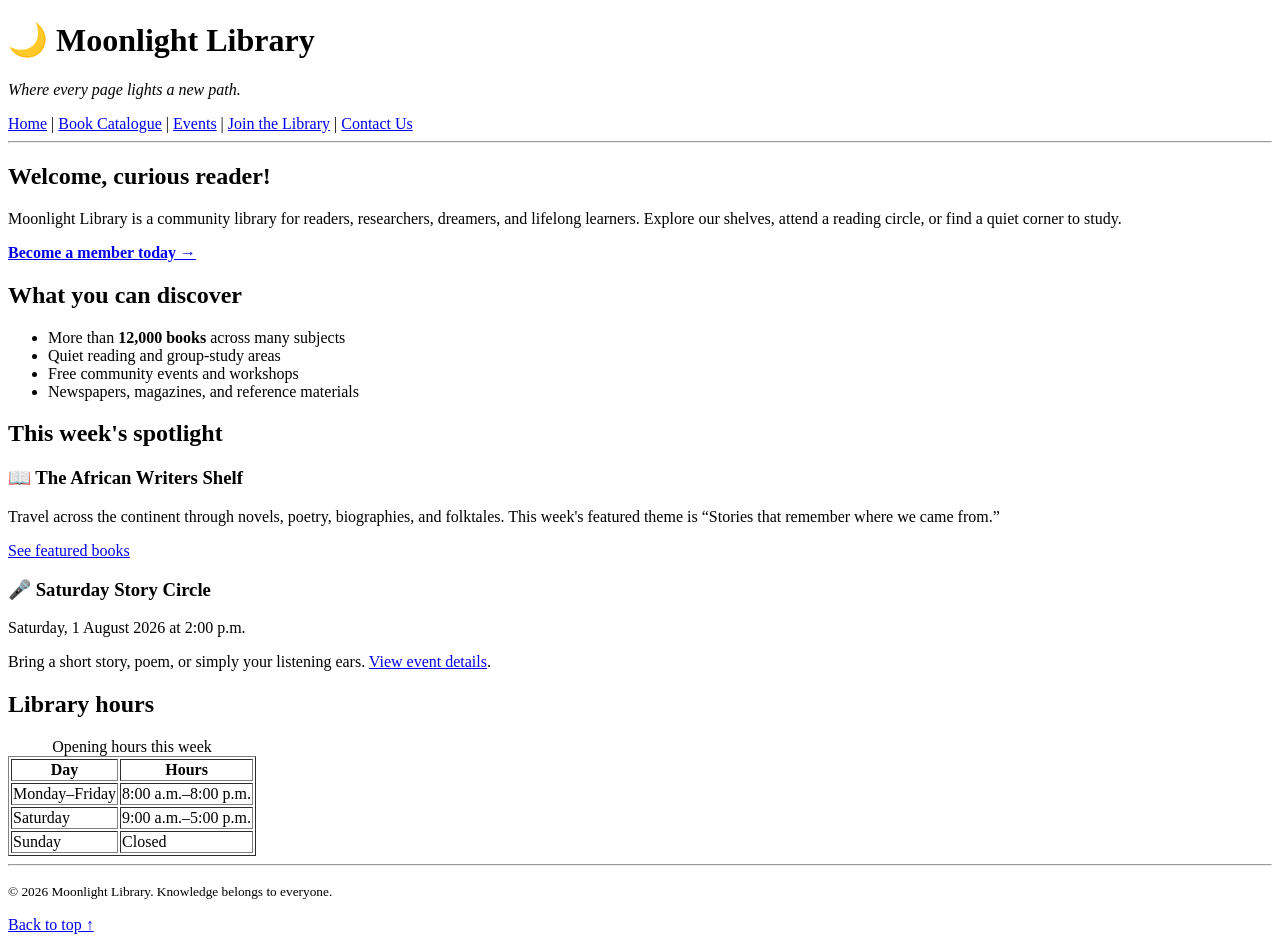
==== index.html @ 2dab4f02 "Create Moonlight Library HTML website" ====
<!DOCTYPE html>
<html lang="en">
<head>
  <meta charset="UTF-8">
  <meta name="viewport" content="width=device-width, initial-scale=1.0">
  <meta name="description" content="Moonlight Library: books, study spaces, events, and community learning.">
  <title>Moonlight Library | Home</title>
</head>
<body>
  <header id="top">
    <h1>🌙 Moonlight Library</h1>
    <p><em>Where every page lights a new path.</em></p>
    <nav aria-label="Main navigation">
      <a href="index.html" aria-current="page">Home</a> |
      <a href="catalogue.html">Book Catalogue</a> |
      <a href="events.html">Events</a> |
      <a href="membership.html">Join the Library</a> |
      <a href="contact.html">Contact Us</a>
    </nav>
    <hr>
  </header>

  <main>
    <section>
      <h2>Welcome, curious reader!</h2>
      <p>Moonlight Library is a community library for readers, researchers, dreamers, and lifelong learners. Explore our shelves, attend a reading circle, or find a quiet corner to study.</p>
      <p><a href="membership.html"><strong>Become a member today →</strong></a></p>
    </section>

    <section>
      <h2>What you can discover</h2>
      <ul>
        <li>More than <strong>12,000 books</strong> across many subjects</li>
        <li>Quiet reading and group-study areas</li>
        <li>Free community events and workshops</li>
        <li>Newspapers, magazines, and reference materials</li>
      </ul>
    </section>

    <section>
      <h2>This week's spotlight</h2>
      <article>
        <h3>📖 The African Writers Shelf</h3>
        <p>Travel across the continent through novels, poetry, biographies, and folktales. This week's featured theme is <q>Stories that remember where we came from.</q></p>
        <p><a href="catalogue.html#featured">See featured books</a></p>
      </article>
      <article>
        <h3>🎤 Saturday Story Circle</h3>
        <p><time datetime="2026-08-01T14:00">Saturday, 1 August 2026 at 2:00 p.m.</time></p>
        <p>Bring a short story, poem, or simply your listening ears. <a href="events.html">View event details</a>.</p>
      </article>
    </section>

    <aside>
      <h2>Library hours</h2>
      <table border="1">
        <caption>Opening hours this week</caption>
        <thead><tr><th scope="col">Day</th><th scope="col">Hours</th></tr></thead>
        <tbody>
          <tr><td>Monday–Friday</td><td><time datetime="08:00">8:00 a.m.</time>–<time datetime="20:00">8:00 p.m.</time></td></tr>
          <tr><td>Saturday</td><td><time datetime="09:00">9:00 a.m.</time>–<time datetime="17:00">5:00 p.m.</time></td></tr>
          <tr><td>Sunday</td><td>Closed</td></tr>
        </tbody>
      </table>
    </aside>
  </main>

  <footer>
    <hr>
    <p><small>&copy; 2026 Moonlight Library. Knowledge belongs to everyone.</small></p>
    <p><a href="#top">Back to top ↑</a></p>
  </footer>
</body>
</html>
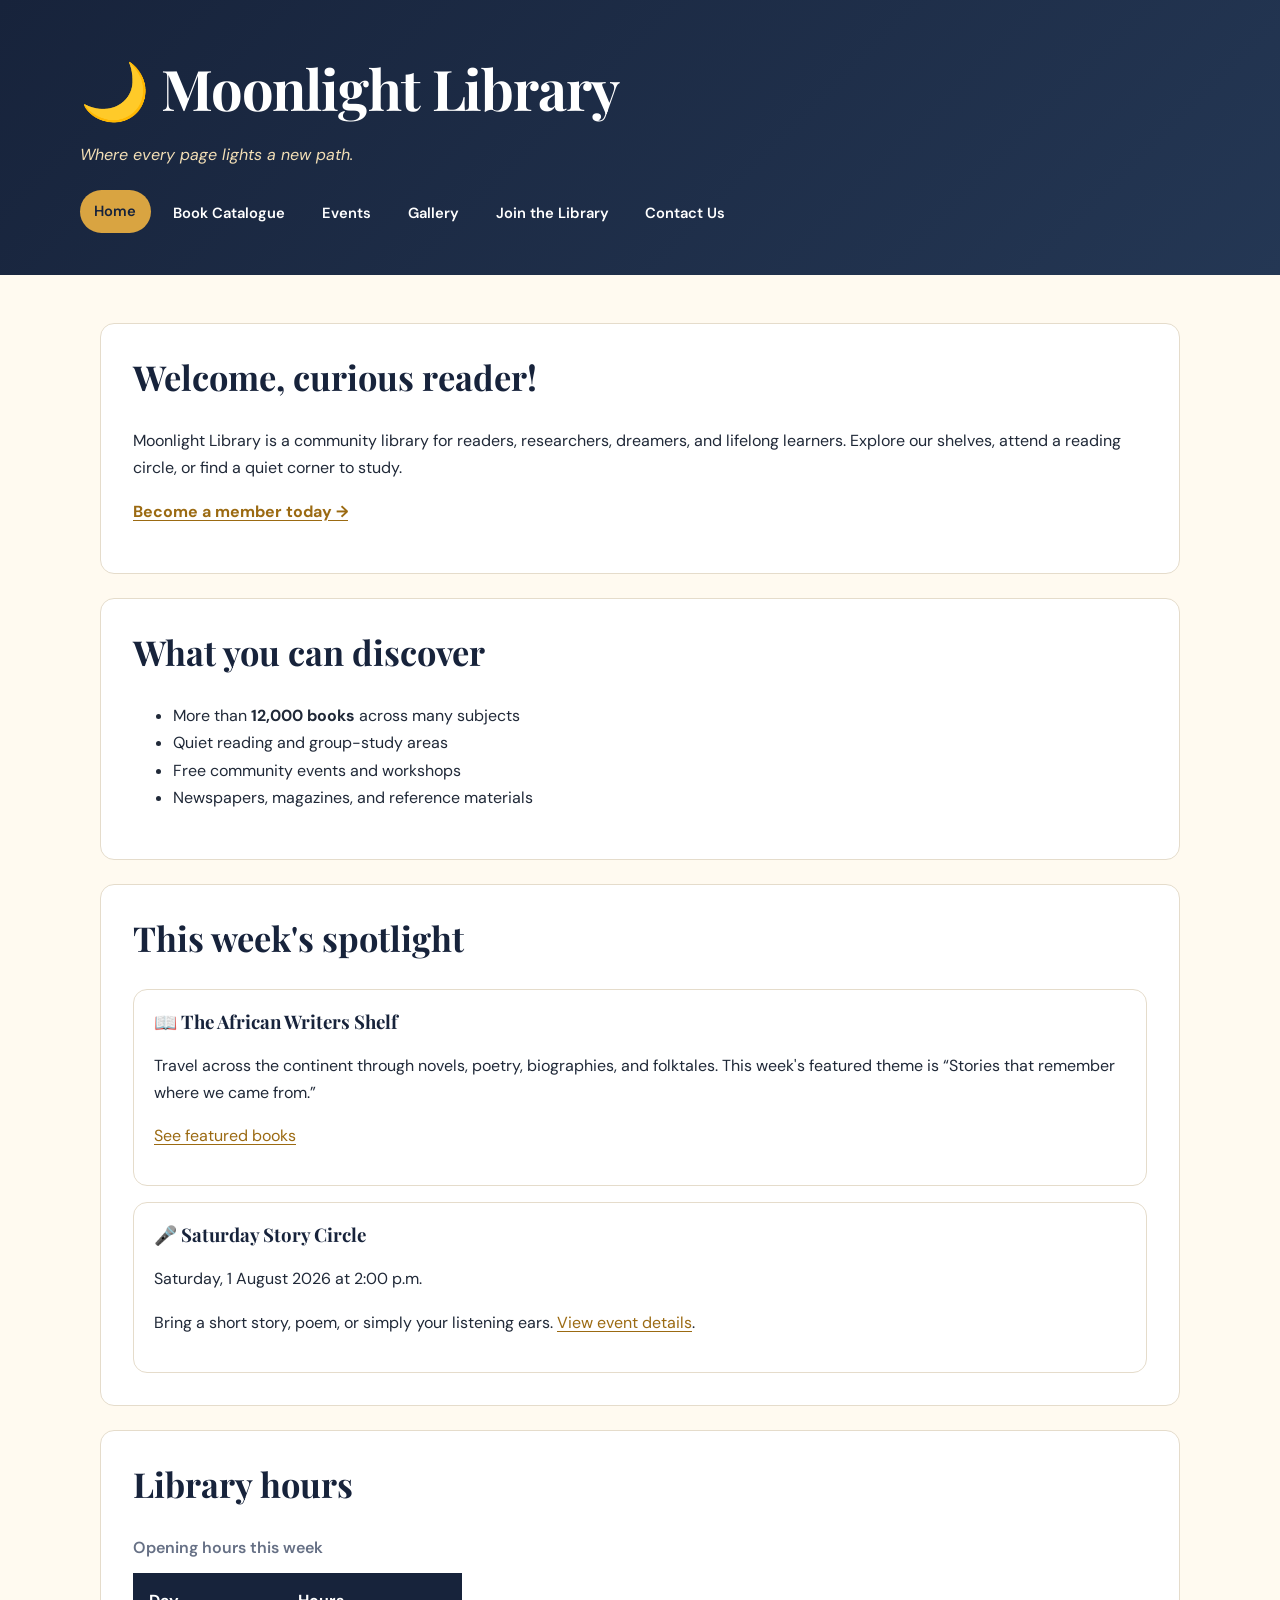
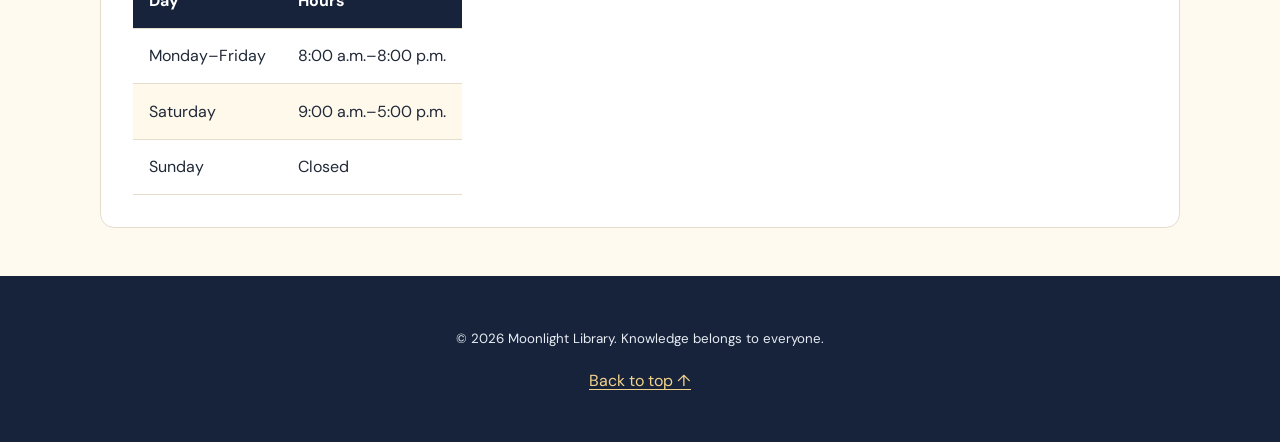
==== commit 7f09a4b9: "Add responsive CSS styling and flip-card gallery" ====
--- a/index.html
+++ b/index.html
@@ -4,6 +4,7 @@
   <meta charset="UTF-8">
   <meta name="viewport" content="width=device-width, initial-scale=1.0">
   <meta name="description" content="Moonlight Library: books, study spaces, events, and community learning.">
+  <link rel="stylesheet" href="csslab.css">
   <title>Moonlight Library | Home</title>
 </head>
 <body>
@@ -11,10 +12,11 @@
     <h1>🌙 Moonlight Library</h1>
     <p><em>Where every page lights a new path.</em></p>
     <nav aria-label="Main navigation">
-      <a href="index.html" aria-current="page">Home</a> |
-      <a href="catalogue.html">Book Catalogue</a> |
-      <a href="events.html">Events</a> |
-      <a href="membership.html">Join the Library</a> |
+      <a href="index.html" aria-current="page">Home</a>
+      <a href="catalogue.html">Book Catalogue</a>
+      <a href="events.html">Events</a>
+      <a href="gallery.html">Gallery</a>
+      <a href="membership.html">Join the Library</a>
       <a href="contact.html">Contact Us</a>
     </nav>
     <hr>
@@ -53,7 +55,7 @@
 
     <aside>
       <h2>Library hours</h2>
-      <table border="1">
+      <table>
         <caption>Opening hours this week</caption>
         <thead><tr><th scope="col">Day</th><th scope="col">Hours</th></tr></thead>
         <tbody>
--- a/csslab.css
+++ b/csslab.css
@@ -0,0 +1,409 @@
+@import url('https://fonts.googleapis.com/css2?family=DM+Sans:wght@400;500;600;700&family=Playfair+Display:wght@600;700&display=swap');
+
+:root {
+  --navy: #17233b;
+  --navy-light: #243754;
+  --gold: #d9a441;
+  --gold-dark: #9b6a12;
+  --cream: #fffaf0;
+  --paper: #ffffff;
+  --ink: #202938;
+  --muted: #667085;
+  --line: #e5dccb;
+  --success: #237a57;
+  --shadow: 0 12px 30px rgba(23, 35, 59, 0.12);
+  --radius: 14px;
+}
+
+* {
+  box-sizing: border-box;
+}
+
+html {
+  scroll-behavior: smooth;
+}
+
+body {
+  margin: 0;
+  background: var(--cream);
+  color: var(--ink);
+  font-family: "DM Sans", Arial, sans-serif;
+  font-size: 1rem;
+  line-height: 1.7;
+}
+
+a {
+  color: var(--gold-dark);
+  text-underline-offset: 3px;
+}
+
+a:hover {
+  color: var(--navy);
+}
+
+a:focus-visible,
+button:focus-visible,
+input:focus-visible,
+select:focus-visible,
+textarea:focus-visible,
+summary:focus-visible {
+  outline: 3px solid var(--gold);
+  outline-offset: 3px;
+}
+
+header {
+  background: linear-gradient(135deg, var(--navy), var(--navy-light));
+  color: white;
+  padding: 2.5rem max(1.25rem, calc((100% - 1120px) / 2));
+}
+
+header h1 {
+  margin: 0;
+  font-family: "Playfair Display", Georgia, serif;
+  font-size: clamp(2rem, 5vw, 3.5rem);
+  letter-spacing: -0.02em;
+}
+
+header > p {
+  margin: 0.35rem 0 1.5rem;
+  color: #f3dfb6;
+}
+
+header hr,
+footer hr {
+  display: none;
+}
+
+nav {
+  display: flex;
+  flex-wrap: wrap;
+  gap: 0.5rem;
+  align-items: center;
+}
+
+nav a {
+  border-radius: 999px;
+  color: white;
+  font-size: 0.92rem;
+  font-weight: 600;
+  padding: 0.55rem 0.9rem;
+  text-decoration: none;
+  transition: background-color 180ms ease, color 180ms ease, transform 180ms ease;
+}
+
+nav a:hover,
+nav a[aria-current="page"] {
+  background: var(--gold);
+  color: var(--navy);
+  transform: translateY(-2px);
+}
+
+main {
+  display: grid;
+  gap: 1.5rem;
+  margin: 0 auto;
+  max-width: 1120px;
+  padding: 3rem 1.25rem;
+}
+
+section,
+aside,
+article {
+  background: var(--paper);
+  border: 1px solid var(--line);
+  border-radius: var(--radius);
+}
+
+section,
+aside {
+  padding: clamp(1.25rem, 4vw, 2rem);
+}
+
+article {
+  margin-top: 1rem;
+  padding: 1.25rem;
+  transition: box-shadow 180ms ease, transform 180ms ease;
+}
+
+article:hover {
+  box-shadow: var(--shadow);
+  transform: translateY(-3px);
+}
+
+h2,
+h3 {
+  color: var(--navy);
+  font-family: "Playfair Display", Georgia, serif;
+  line-height: 1.25;
+}
+
+h2 {
+  margin-top: 0;
+  font-size: clamp(1.55rem, 3vw, 2.15rem);
+}
+
+h3 {
+  margin-top: 0;
+}
+
+mark {
+  background: #fbe8b8;
+  border-radius: 4px;
+  padding: 0.1rem 0.3rem;
+}
+
+table {
+  border-collapse: collapse;
+  display: block;
+  overflow-x: auto;
+  width: 100%;
+}
+
+caption {
+  color: var(--muted);
+  font-weight: 600;
+  margin-bottom: 0.75rem;
+  text-align: left;
+}
+
+th,
+td {
+  border-bottom: 1px solid var(--line);
+  padding: 0.85rem 1rem;
+  text-align: left;
+}
+
+th {
+  background: var(--navy);
+  color: white;
+}
+
+tbody tr:nth-child(even) {
+  background: #fff9ec;
+}
+
+tbody tr:hover {
+  background: #f8edcf;
+}
+
+form {
+  max-width: 760px;
+}
+
+fieldset {
+  border: 1px solid var(--line);
+  border-radius: var(--radius);
+  margin: 0 0 1.25rem;
+  padding: 1.5rem;
+}
+
+legend {
+  color: var(--navy);
+  font-family: "Playfair Display", Georgia, serif;
+  font-size: 1.25rem;
+  font-weight: 700;
+  padding: 0 0.5rem;
+}
+
+label {
+  color: var(--navy);
+  font-weight: 600;
+}
+
+input,
+select,
+textarea {
+  background: white;
+  border: 1px solid #b8b3aa;
+  border-radius: 8px;
+  color: var(--ink);
+  font: inherit;
+  max-width: 100%;
+  padding: 0.7rem 0.8rem;
+  width: 100%;
+}
+
+input[type="radio"],
+input[type="checkbox"] {
+  accent-color: var(--gold-dark);
+  margin-right: 0.45rem;
+  width: auto;
+}
+
+input[type="range"] {
+  accent-color: var(--gold-dark);
+}
+
+textarea {
+  resize: vertical;
+}
+
+button,
+.button {
+  background: var(--gold);
+  border: 0;
+  border-radius: 9px;
+  color: var(--navy);
+  cursor: pointer;
+  display: inline-block;
+  font: inherit;
+  font-weight: 700;
+  padding: 0.75rem 1.15rem;
+  text-decoration: none;
+  transition: background-color 180ms ease, box-shadow 180ms ease, transform 180ms ease;
+}
+
+button:hover,
+.button:hover {
+  background: #eab754;
+  box-shadow: 0 6px 14px rgba(155, 106, 18, 0.25);
+  color: var(--navy);
+  transform: translateY(-2px);
+}
+
+button[type="reset"] {
+  background: #e8e9ec;
+  color: var(--ink);
+}
+
+details {
+  border-bottom: 1px solid var(--line);
+  padding: 0.85rem 0;
+}
+
+summary {
+  color: var(--navy);
+  cursor: pointer;
+}
+
+.gallery-intro {
+  text-align: center;
+}
+
+.gallery-grid {
+  display: grid;
+  gap: 1.5rem;
+  grid-template-columns: repeat(3, minmax(0, 1fr));
+  perspective: 1000px;
+}
+
+.flip-card {
+  background: transparent;
+  border: 0;
+  height: 340px;
+  padding: 0;
+  perspective: 1000px;
+}
+
+.flip-card-inner {
+  height: 100%;
+  position: relative;
+  transform-style: preserve-3d;
+  transition: transform 700ms ease;
+  width: 100%;
+}
+
+.flip-card:hover .flip-card-inner,
+.flip-card:focus-within .flip-card-inner {
+  transform: rotateY(180deg);
+}
+
+.flip-card-front,
+.flip-card-back {
+  backface-visibility: hidden;
+  border-radius: var(--radius);
+  box-shadow: var(--shadow);
+  height: 100%;
+  overflow: hidden;
+  position: absolute;
+  width: 100%;
+}
+
+.flip-card-front {
+  background: white;
+}
+
+.flip-card-front img {
+  height: 270px;
+  object-fit: cover;
+  width: 100%;
+}
+
+.flip-card-front figcaption {
+  color: var(--navy);
+  font-family: "Playfair Display", Georgia, serif;
+  font-size: 1.1rem;
+  font-weight: 700;
+  padding: 0.85rem;
+  text-align: center;
+}
+
+.flip-card-back {
+  align-items: center;
+  background: linear-gradient(135deg, var(--navy), var(--navy-light));
+  color: white;
+  display: flex;
+  flex-direction: column;
+  justify-content: center;
+  padding: 2rem;
+  text-align: center;
+  transform: rotateY(180deg);
+}
+
+.flip-card-back h2 {
+  color: var(--gold);
+}
+
+footer {
+  background: var(--navy);
+  color: #e8edf4;
+  padding: 2rem 1.25rem;
+  text-align: center;
+}
+
+footer a {
+  color: #f3d38c;
+}
+
+@media (max-width: 800px) {
+  .gallery-grid {
+    grid-template-columns: repeat(2, minmax(0, 1fr));
+  }
+}
+
+@media (max-width: 560px) {
+  header {
+    padding-top: 1.75rem;
+  }
+
+  nav {
+    align-items: stretch;
+    flex-direction: column;
+  }
+
+  nav a {
+    text-align: center;
+  }
+
+  main {
+    padding: 1.5rem 0.8rem;
+  }
+
+  section,
+  aside {
+    padding: 1.15rem;
+  }
+
+  .gallery-grid {
+    grid-template-columns: 1fr;
+  }
+}
+
+@media (prefers-reduced-motion: reduce) {
+  *,
+  *::before,
+  *::after {
+    scroll-behavior: auto;
+    transition-duration: 0.01ms !important;
+  }
+}
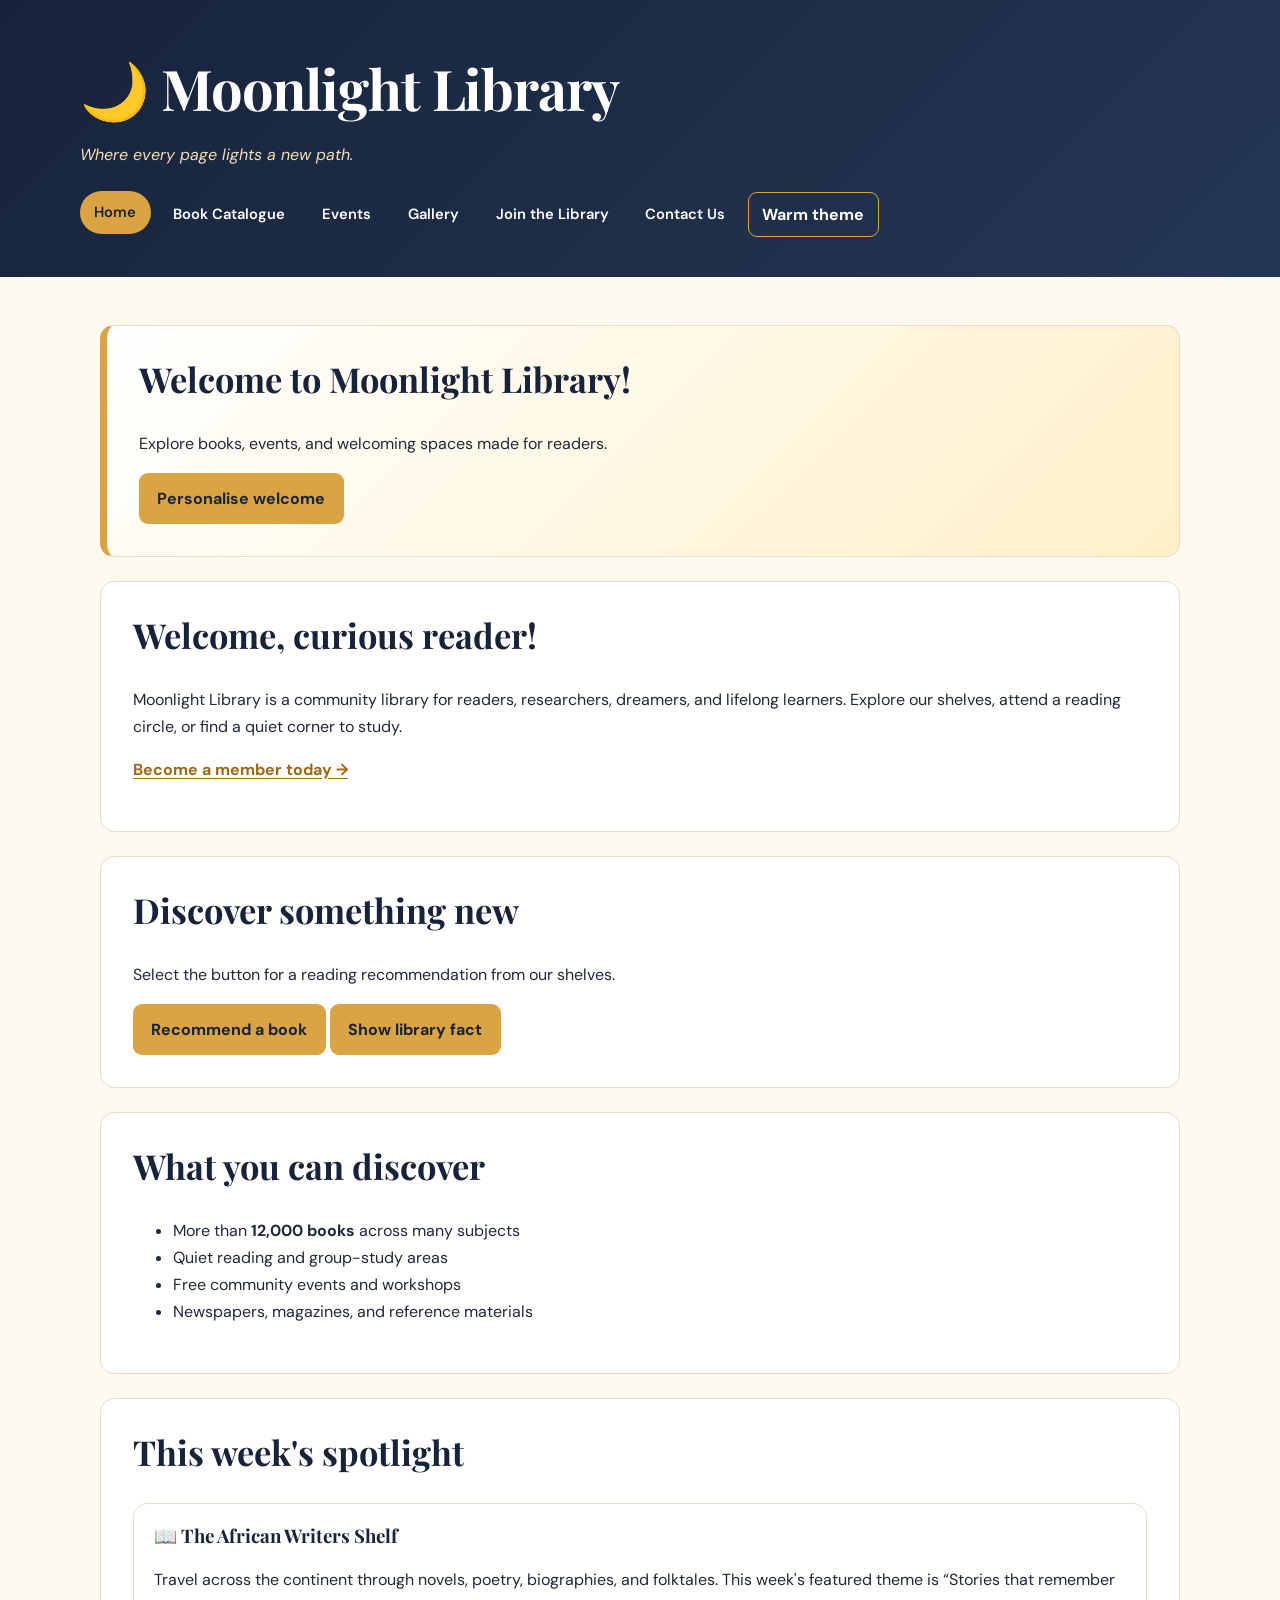
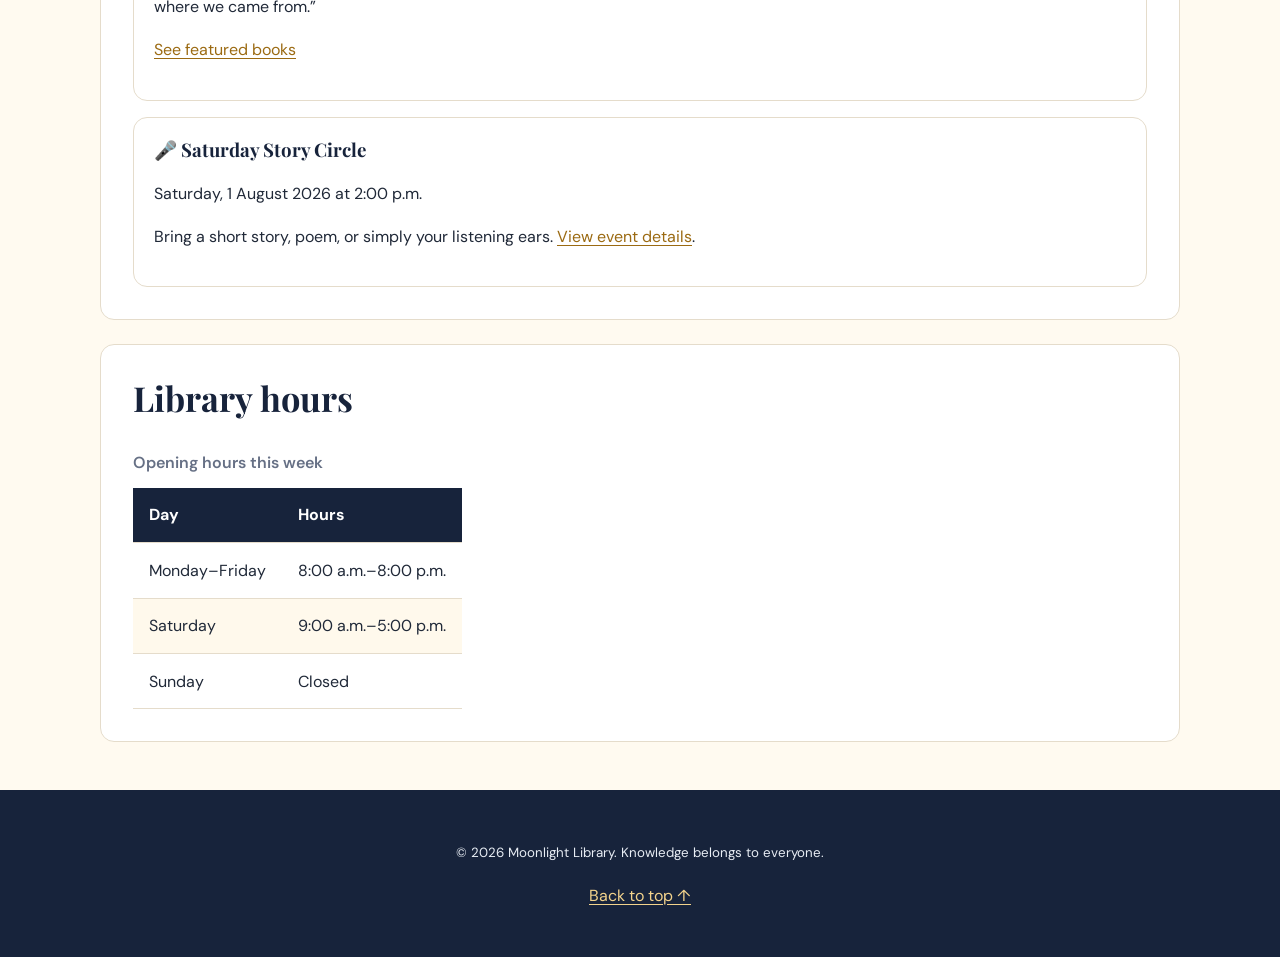
==== commit 0265ab0a: "Add JavaScript interactivity and form validation" ====
--- a/index.html
+++ b/index.html
@@ -5,6 +5,7 @@
   <meta name="viewport" content="width=device-width, initial-scale=1.0">
   <meta name="description" content="Moonlight Library: books, study spaces, events, and community learning.">
   <link rel="stylesheet" href="csslab.css">
+  <script src="script.js" defer></script>
   <title>Moonlight Library | Home</title>
 </head>
 <body>
@@ -23,10 +24,24 @@
   </header>
 
   <main>
+    <section class="welcome-panel" aria-live="polite">
+      <h2 id="welcome-message">Welcome to Moonlight Library</h2>
+      <p id="welcome-note">We are glad you stopped by.</p>
+      <button type="button" id="change-name">Personalise welcome</button>
+    </section>
+
     <section>
       <h2>Welcome, curious reader!</h2>
       <p>Moonlight Library is a community library for readers, researchers, dreamers, and lifelong learners. Explore our shelves, attend a reading circle, or find a quiet corner to study.</p>
       <p><a href="membership.html"><strong>Become a member today →</strong></a></p>
+    </section>
+
+    <section>
+      <h2>Discover something new</h2>
+      <p id="book-recommendation">Select the button for a reading recommendation from our shelves.</p>
+      <button type="button" id="recommend-book">Recommend a book</button>
+      <button type="button" id="toggle-fact" aria-expanded="false" aria-controls="library-fact">Show library fact</button>
+      <p id="library-fact" class="is-hidden">Libraries do more than lend books: they provide shared spaces for learning, research, creativity, and community connection.</p>
     </section>
 
     <section>
--- a/csslab.css
+++ b/csslab.css
@@ -407,3 +407,77 @@
     transition-duration: 0.01ms !important;
   }
 }
+
+/* JavaScript-enhanced states */
+.theme-button {
+  background: transparent;
+  border: 1px solid var(--gold);
+  color: white;
+  padding: 0.5rem 0.85rem;
+}
+
+.theme-button:hover {
+  color: var(--navy);
+}
+
+.warm-theme {
+  --navy: #4f2f23;
+  --navy-light: #714733;
+  --gold: #f1b95b;
+  --gold-dark: #8c5218;
+  --cream: #fff5e6;
+  --line: #e6cfb4;
+}
+
+.welcome-panel {
+  background: linear-gradient(135deg, #fff, #fff0c9);
+  border-left: 7px solid var(--gold);
+}
+
+.is-hidden {
+  display: none;
+}
+
+.content-highlight {
+  color: var(--success);
+  font-weight: 700;
+}
+
+.form-message {
+  border-radius: 8px;
+  margin-bottom: 1rem;
+  padding: 0;
+}
+
+.error-message,
+.success-message {
+  border: 1px solid;
+  padding: 0.75rem 1rem;
+}
+
+.error-message {
+  background: #fff0f0;
+  border-color: #c63838;
+  color: #8b1e1e;
+}
+
+.success-message {
+  background: #eaf8f1;
+  border-color: var(--success);
+  color: #185e42;
+}
+
+.input-error {
+  border-color: #c63838;
+  box-shadow: 0 0 0 3px rgba(198, 56, 56, 0.15);
+}
+
+.selected-card .flip-card-front,
+.selected-card .flip-card-back {
+  box-shadow: 0 0 0 5px var(--gold), var(--shadow);
+}
+
+.status-message {
+  margin: 1rem auto 0;
+  max-width: 650px;
+}
